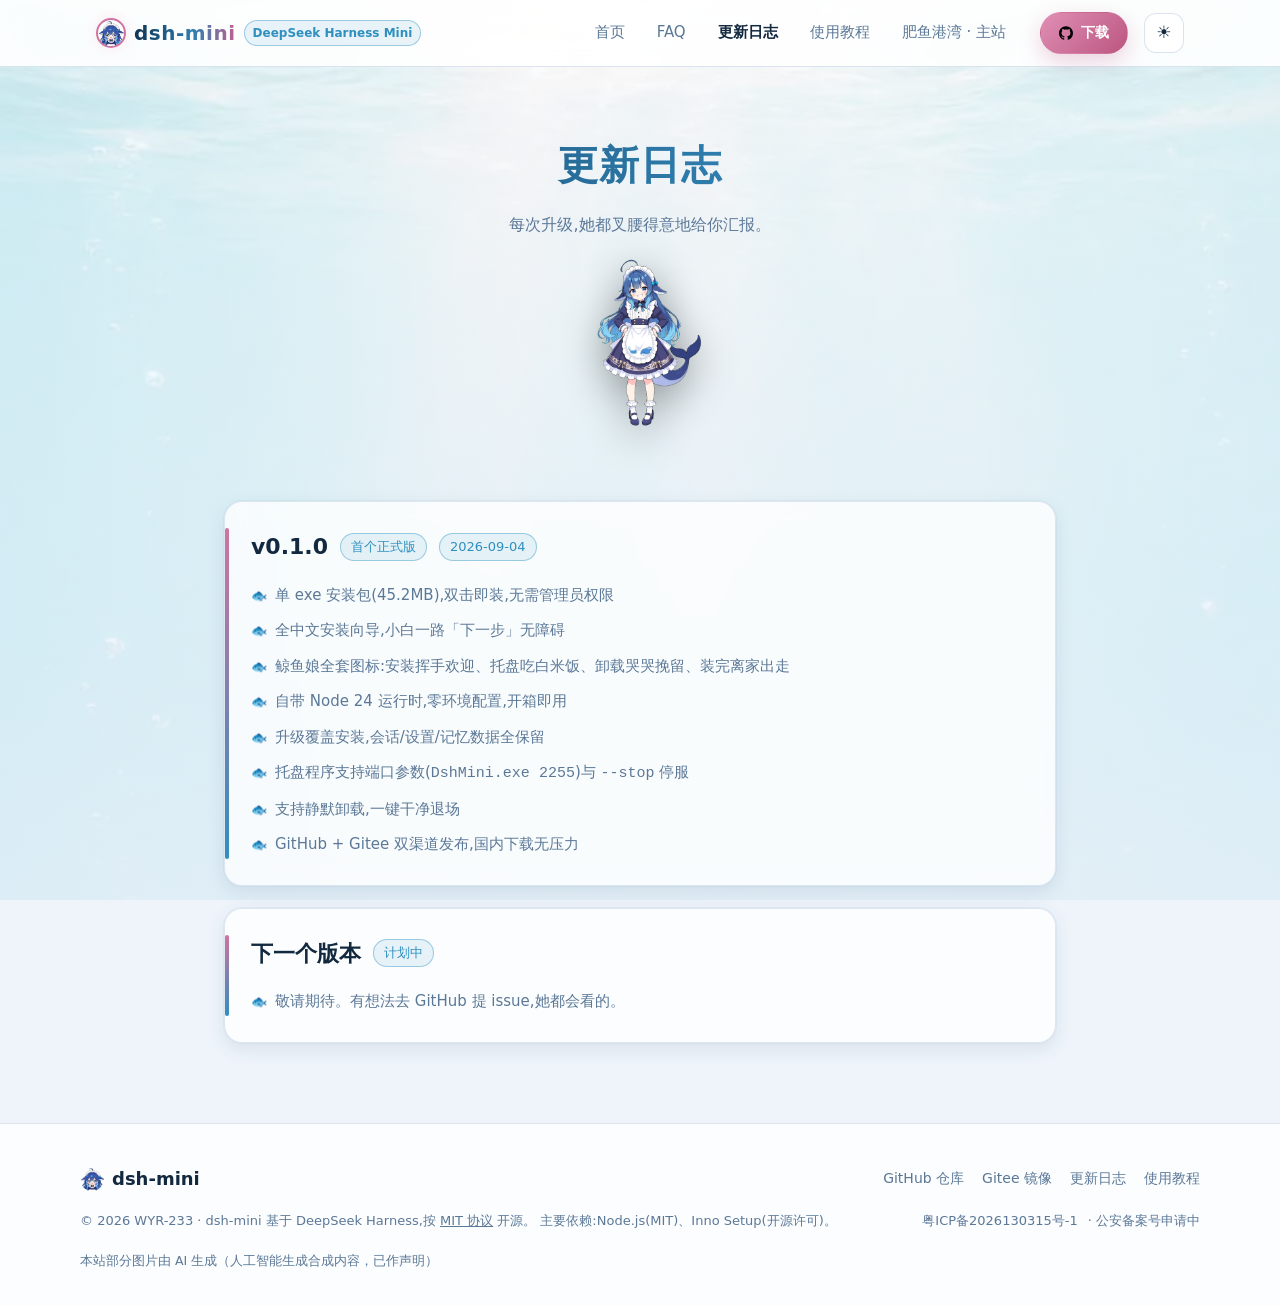
==== changelog.html @ ec82b752 "feat: dsh-mini 官网源码归档 + 页脚加返回主站链接" ====
﻿<!DOCTYPE html>
<html lang="zh-CN">
<head>
<meta charset="UTF-8">
<meta name="viewport" content="width=device-width, initial-scale=1, viewport-fit=cover">
<title>更新日志 · dsh-mini(DeepSeek Harness Mini)</title>
<meta name="description" content="dsh-mini 更新日志:每个版本的改动,鲸鱼娘叉腰汇报。">
<link rel="icon" href="assets/img/maid_icon_32.png">
<meta name="theme-color" content="#081120">
<meta name="apple-mobile-web-app-capable" content="yes">
<link rel="apple-touch-icon" href="assets/img/maid_icon_96.png">
<script>(function(){try{var s=localStorage.getItem('wm-theme');if(s!=='light'&&s!=='dark'){s=(window.matchMedia&&window.matchMedia('(prefers-color-scheme: light)').matches)?'light':'dark';}document.documentElement.dataset.theme=s;var m=document.querySelector('meta[name="theme-color"]');if(m){m.setAttribute('content',s==='light'?'#eef4fa':'#081120');}}catch(e){}})();</script>
<link rel="stylesheet" href="assets/css/style.css">
</head>
<body>
<header class="nav">
  <div class="nav-inner">
    <a class="brand" href="index.html">
      <span class="brand-ico"><img src="assets/img/maid_icon_96.png" alt="鲸鱼娘头像"></span>
      <span class="brand-name">dsh-mini</span>
      <span class="brand-tag">DeepSeek Harness Mini</span>
    </a>
    <nav class="nav-links">
      <a href="index.html">首页</a>
      <a href="faq.html">FAQ</a>
      <a href="changelog.html" class="active">更新日志</a>
      <a href="tutorial.html">使用教程</a>
        <a href="https://wyr233.com">肥鱼港湾 · 主站</a>
    </nav>
    <a class="btn btn-primary btn-sm nav-dl" href="https://github.com/WYR-233/dsh-mini/releases/tag/v0.1.0" target="_blank" rel="noopener"><img class="btn-ico" src="assets/img/icon_github.svg" alt="GitHub"> 下载</a>
    <button class="theme-btn js-theme" type="button" aria-label="切换亮色/暗色" title="切换亮色/暗色">🌙</button>
    <button class="nav-burger" id="navBurger" aria-label="菜单">☰</button>
  </div>
  <div class="nav-mobile" id="navMobile">
    <a href="index.html">首页</a>
    <a href="faq.html">FAQ</a>
    <a href="changelog.html" class="active">更新日志</a>
    <a href="tutorial.html">使用教程</a>
    <a class="btn btn-primary btn-sm" href="https://github.com/WYR-233/dsh-mini/releases/tag/v0.1.0" target="_blank" rel="noopener"><img class="btn-ico" src="assets/img/icon_github.svg" alt="GitHub"> 下载 v0.1.0</a>
  </div>
</header>

<main>
  <section class="page-hero">
    <h1>更新日志</h1>
    <p>每次升级,她都叉腰得意地给你汇报。</p>
    <img class="page-hero-art" src="assets/img/maid_proud.webp" alt="鲸鱼娘叉腰得意">
  </section>

  <div class="page-body">
    <div class="changelog-list">
      <div class="changelog-item">
        <div class="changelog-ver">
          <h2>v0.1.0</h2>
          <span class="tag">首个正式版</span>
          <span class="tag">2026-09-04</span>
        </div>
        <ul>
          <li>单 exe 安装包(45.2MB),双击即装,无需管理员权限</li>
          <li>全中文安装向导,小白一路「下一步」无障碍</li>
          <li>鲸鱼娘全套图标:安装挥手欢迎、托盘吃白米饭、卸载哭哭挽留、装完离家出走</li>
          <li>自带 Node 24 运行时,零环境配置,开箱即用</li>
          <li>升级覆盖安装,会话/设置/记忆数据全保留</li>
          <li>托盘程序支持端口参数(<code>DshMini.exe 2255</code>)与 <code>--stop</code> 停服</li>
          <li>支持静默卸载,一键干净退场</li>
          <li>GitHub + Gitee 双渠道发布,国内下载无压力</li>
        </ul>
      </div>
      <div class="changelog-item">
        <div class="changelog-ver">
          <h2>下一个版本</h2>
          <span class="tag">计划中</span>
        </div>
        <ul>
          <li>敬请期待。有想法去 GitHub 提 issue,她都会看的。</li>
        </ul>
      </div>
    </div>
  </div>
</main>

<footer class="footer">
  <div class="footer-inner">
    <div class="footer-row">
      <span class="footer-brand"><img src="assets/img/maid_icon_32.png" alt="鲸鱼娘" class="footer-brand-img"> dsh-mini</span>
      <span class="footer-links">
        <a href="https://github.com/WYR-233/dsh-mini" target="_blank" rel="noopener">GitHub 仓库</a>
        <a href="https://gitee.com/wyr233/dsh-mini" target="_blank" rel="noopener">Gitee 镜像</a>
        <a href="changelog.html">更新日志</a>
        <a href="tutorial.html">使用教程</a>
      </span>
    </div>
    <div class="footer-row">
      <p class="footer-legal">
        © 2026 WYR-233 · dsh-mini 基于 DeepSeek Harness,按 <a href="https://opensource.org/license/mit" target="_blank" rel="noopener">MIT 协议</a> 开源。
        主要依赖:Node.js(MIT)、Inno Setup(开源许可)。
      </p>
      <p class="footer-icp">
        <a href="https://beian.miit.gov.cn/" target="_blank" rel="noopener">粤ICP备2026130315号-1</a>
        <span>· 公安备案号申请中</span>
      </p>
      <p class="footer-ai">本站部分图片由 AI 生成（人工智能生成合成内容，已作声明）</p>
    </div>
  </div>
</footer>

<script src="assets/js/main.js"></script>
<script src="assets/js/theme.js"></script>
</body>
</html>
---- assets/css/style.css ----
/* dsh-mini 官网 · 深海女仆工坊 2.0
   深底 #081120 / 粉 #f0b6d2 · 青 #8fd0e8 双色点缀;亮暗双模式(跟随系统 + 手动开关)
   组件一律走 CSS 变量 → 亮色只需覆盖一份令牌(见文件尾部两处) */

:root {
  color-scheme: dark;
  --bg: #081120;
  --bg2: #0c1c33;
  --line: rgba(93, 150, 200, .20);
  --line-hi: rgba(143, 208, 232, .42);
  --hair: rgba(143, 208, 232, .45);
  --accent: #f0b6d2;
  --accent2: #8fd0e8;
  --accent-deep: #c97ba0;
  --text: #eaf3fb;
  --dim: #8ba6c2;
  --body: #d7e5f2;
  --panel: rgba(255, 255, 255, .045);
  --panel-line: rgba(255, 255, 255, .07);
  --panel-hover: rgba(143, 208, 232, .10);
  --nav-bg: rgba(10, 22, 40, .86);
  --chip: rgba(143, 208, 232, .12);
  --chip-ink: #bfe6f5;
  --title-grad: linear-gradient(92deg, #eaf3fb, #a9dcf0 60%, #f0b6d2);
  --btn-grad: linear-gradient(135deg, #f0b6d2, #c97ba0);
  --btn-ink: #2a1220;
  --btn-shadow: 0 8px 22px rgba(201, 123, 160, .32);
  --ghost-bg: rgba(255, 255, 255, .05);
  --ghost-line: rgba(143, 208, 232, .30);
  --glow: 0 0 0 1px rgba(143, 208, 232, .10), 0 6px 16px rgba(0, 0, 0, .30);
  --card-shadow: 0 14px 34px rgba(0, 0, 0, .36);
  --card-shadow-hover: 0 22px 48px rgba(0, 0, 0, .46);
  --img-bg: linear-gradient(180deg, rgba(143, 208, 232, .10), rgba(200, 120, 170, .08));
  --cta-bg: linear-gradient(135deg, #0f2744, #132f52 55%, #1a3b63);
  --foot-bg: rgba(6, 14, 26, .70);
  --foot-line: rgba(93, 150, 200, .22);
  --blob:
    radial-gradient(1100px 420px at 12% -8%, rgba(63, 140, 196, .30), transparent 60%),
    radial-gradient(900px 380px at 100% 6%, rgba(200, 120, 170, .16), transparent 62%),
    radial-gradient(700px 520px at 50% 116%, rgba(46, 110, 158, .24), transparent 60%);
  --bgbase: linear-gradient(180deg, #0c1c33, #081120 62%);
  --seabg: url(../img/sea-bg.webp);
  --seapos: center 20%;
  --seamask: linear-gradient(180deg, rgba(8, 17, 32, .30), rgba(8, 17, 32, .52) 52%, rgba(8, 17, 32, .76));
  --radius: 18px;
  --radius-lg: 26px;
}

/* ── 亮色令牌(组件全走 var,所以只需这一份覆盖) ── */
:root[data-theme="light"] {
  color-scheme: light;
  --bg: #eef4fa;
  --bg2: #f9fcff;
  --line: rgba(70, 120, 170, .20);
  --line-hi: rgba(47, 143, 191, .42);
  --hair: rgba(47, 143, 191, .35);
  --accent: #d1739f;
  --accent2: #2f8fbf;
  --accent-deep: #b5567f;
  --text: #12293f;
  --dim: #5b7897;
  --body: #2b4a68;
  --panel: rgba(255, 255, 255, .78);
  --panel-line: rgba(70, 120, 170, .16);
  --panel-hover: rgba(47, 143, 191, .10);
  --nav-bg: rgba(255, 255, 255, .90);
  --chip: rgba(47, 143, 191, .10);
  --chip-ink: #1f5f80;
  --title-grad: linear-gradient(92deg, #0f3352, #2f7fb0 58%, #c2618f);
  --btn-grad: linear-gradient(135deg, #e08fb5, #bb5680);
  --btn-ink: #ffffff;
  --btn-shadow: 0 8px 22px rgba(187, 86, 128, .26);
  --ghost-bg: rgba(255, 255, 255, .82);
  --ghost-line: rgba(47, 143, 191, .35);
  --glow: 0 0 0 1px rgba(70, 120, 170, .06), 0 6px 18px rgba(30, 70, 110, .10);
  --card-shadow: 0 14px 34px rgba(30, 70, 110, .12);
  --card-shadow-hover: 0 22px 48px rgba(30, 70, 110, .18);
  --img-bg: linear-gradient(180deg, rgba(47, 143, 191, .08), rgba(209, 115, 159, .07));
  --cta-bg: linear-gradient(135deg, #ffffff, #f2f8fd 55%, #e8f1f9);
  --foot-bg: rgba(255, 255, 255, .78);
  --foot-line: rgba(70, 120, 170, .18);
  --blob:
    radial-gradient(1000px 420px at 12% -8%, rgba(150, 205, 240, .42), transparent 60%),
    radial-gradient(860px 380px at 100% 6%, rgba(240, 182, 210, .30), transparent 62%),
    radial-gradient(700px 520px at 50% 116%, rgba(180, 220, 245, .35), transparent 60%);
  --bgbase: linear-gradient(180deg, #f9fcff, #eef4fa 62%);
  --seabg: url(../img/sea-bg-light.webp);
  --seamask: linear-gradient(180deg, rgba(248, 252, 255, .62), rgba(238, 245, 252, .74) 52%, rgba(230, 240, 250, .86));
}

@media (prefers-color-scheme: light) {
  :root:not([data-theme="dark"]) {
    color-scheme: light;
    --bg: #eef4fa;
    --bg2: #f9fcff;
    --line: rgba(70, 120, 170, .20);
    --line-hi: rgba(47, 143, 191, .42);
    --hair: rgba(47, 143, 191, .35);
    --accent: #d1739f;
    --accent2: #2f8fbf;
    --accent-deep: #b5567f;
    --text: #12293f;
    --dim: #5b7897;
    --body: #2b4a68;
    --panel: rgba(255, 255, 255, .78);
    --panel-line: rgba(70, 120, 170, .16);
    --panel-hover: rgba(47, 143, 191, .10);
    --nav-bg: rgba(255, 255, 255, .90);
    --chip: rgba(47, 143, 191, .10);
    --chip-ink: #1f5f80;
    --title-grad: linear-gradient(92deg, #0f3352, #2f7fb0 58%, #c2618f);
    --btn-grad: linear-gradient(135deg, #e08fb5, #bb5680);
    --btn-ink: #ffffff;
    --btn-shadow: 0 8px 22px rgba(187, 86, 128, .26);
    --ghost-bg: rgba(255, 255, 255, .82);
    --ghost-line: rgba(47, 143, 191, .35);
    --glow: 0 0 0 1px rgba(70, 120, 170, .06), 0 6px 18px rgba(30, 70, 110, .10);
    --card-shadow: 0 14px 34px rgba(30, 70, 110, .12);
    --card-shadow-hover: 0 22px 48px rgba(30, 70, 110, .18);
    --img-bg: linear-gradient(180deg, rgba(47, 143, 191, .08), rgba(209, 115, 159, .07));
    --cta-bg: linear-gradient(135deg, #ffffff, #f2f8fd 55%, #e8f1f9);
    --foot-bg: rgba(255, 255, 255, .78);
    --foot-line: rgba(70, 120, 170, .18);
    --blob:
      radial-gradient(1000px 420px at 12% -8%, rgba(150, 205, 240, .42), transparent 60%),
      radial-gradient(860px 380px at 100% 6%, rgba(240, 182, 210, .30), transparent 62%),
      radial-gradient(700px 520px at 50% 116%, rgba(180, 220, 245, .35), transparent 60%);
    --bgbase: linear-gradient(180deg, #f9fcff, #eef4fa 62%);
    --seabg: url(../img/sea-bg-light.webp);
    --seamask: linear-gradient(180deg, rgba(248, 252, 255, .62), rgba(238, 245, 252, .74) 52%, rgba(230, 240, 250, .86));
  }
}

* { margin: 0; padding: 0; box-sizing: border-box; -webkit-tap-highlight-color: transparent; }
html { scroll-behavior: smooth; -webkit-text-size-adjust: 100%; }
body {
  font-family: -apple-system, BlinkMacSystemFont, "PingFang SC", "Microsoft YaHei", "Segoe UI", system-ui, sans-serif;
  color: var(--body);
  background: var(--bg);
  line-height: 1.7;
  -webkit-font-smoothing: antialiased;
  overflow-x: hidden;
}
/* 背景两层固定图:内容变化时不牵动整屏重绘(移动端不闪) */
body::before {
  content: ""; position: fixed; inset: 0; z-index: 0; pointer-events: none;
  transform: translateZ(0); backface-visibility: hidden;
  background: var(--blob), var(--bgbase);
}
body::after {
  content: ""; position: fixed; inset: 0; z-index: 0; pointer-events: none;
  transform: translateZ(0); backface-visibility: hidden;
  background: var(--seamask), var(--seabg) var(--seapos) / cover no-repeat;
}
header, main, footer { position: relative; z-index: 1; }
a { color: var(--accent2); text-decoration: none; }
a:hover { color: var(--accent); }
img { max-width: 100%; display: block; }
::-webkit-scrollbar { width: 10px; height: 10px; }
::-webkit-scrollbar-thumb { background: var(--line-hi); border-radius: 10px; }
::-webkit-scrollbar-track { background: transparent; }

/* ---------- 导航 ---------- */
.nav {
  position: sticky; top: 0; z-index: 100;
  background: var(--nav-bg);
  backdrop-filter: blur(14px) saturate(1.2);
  -webkit-backdrop-filter: blur(14px) saturate(1.2);
  border-bottom: 1px solid var(--line);
  transform: translateZ(0);
}
.nav-inner {
  max-width: 1120px; margin: 0 auto;
  padding: calc(12px + env(safe-area-inset-top)) max(16px, env(safe-area-inset-left)) 12px;
  display: flex; align-items: center; gap: 16px;
}
.brand { display: flex; align-items: center; gap: 8px; font-weight: 700; }
.brand-ico img {
  width: 30px; height: 30px; border-radius: 50%; display: block;
  border: 2px solid var(--accent); box-shadow: 0 0 14px rgba(240, 182, 210, .35);
}
.brand-name {
  font-size: 20px; letter-spacing: .5px;
  background: var(--title-grad); -webkit-background-clip: text; background-clip: text; color: transparent;
}
.brand-tag {
  font-size: 12px; color: var(--accent2);
  background: var(--chip); border: 1px solid var(--line-hi);
  padding: 2px 8px; border-radius: 999px;
}
.nav-links { display: flex; gap: 4px; margin-left: auto; }
.nav-links a {
  padding: 8px 14px; border-radius: 10px; font-size: 15px; color: var(--dim);
  transition: background .18s, color .18s;
}
.nav-links a:hover { background: var(--panel-hover); color: var(--text); }
.nav-links a.active { color: var(--text); font-weight: 700; }
.nav-dl { margin-left: 4px; }
.theme-btn {
  flex: none; width: 40px; height: 40px; border-radius: 12px; cursor: pointer;
  background: var(--panel); border: 1px solid var(--line); color: var(--text);
  font-size: 17px; line-height: 1; font-family: inherit;
  transition: background .18s, transform .12s, border-color .18s;
}
.theme-btn:hover { background: var(--panel-hover); border-color: var(--line-hi); }
.theme-btn:active { transform: scale(.94); }
.nav-burger {
  display: none; background: var(--panel); border: 1px solid var(--line); color: var(--text);
  font-size: 20px; width: 40px; height: 40px; border-radius: 12px; cursor: pointer; font-family: inherit;
}
.nav-mobile { display: none; }

/* ---------- 按钮 ---------- */
.btn {
  display: inline-flex; align-items: center; justify-content: center; gap: 8px;
  border-radius: 999px; font-weight: 600; cursor: pointer; text-align: center;
  transition: transform .15s ease, box-shadow .15s ease, background .15s ease, border-color .15s ease;
}
.btn:hover { transform: translateY(-2px); }
.btn:active { transform: translateY(0); }
.btn-primary {
  background: var(--btn-grad); color: var(--btn-ink);
  border: 1px solid transparent; box-shadow: var(--btn-shadow);
}
.btn-primary:hover { color: var(--btn-ink); box-shadow: 0 12px 28px rgba(201, 123, 160, .40); }
.btn-ghost {
  background: var(--ghost-bg); color: var(--text); border: 1.5px solid var(--ghost-line);
}
.btn-ghost:hover { border-color: var(--accent2); color: var(--text); }
.btn-lg { padding: 14px 30px; font-size: 17px; }
.btn-sm { padding: 8px 18px; font-size: 14px; }
.btn-ico { width: 17px; height: 17px; flex: none; }
.btn-lg .btn-ico { width: 20px; height: 20px; }
.btn-sm .btn-ico { width: 14px; height: 14px; }
.btn-ghost .btn-ico { opacity: .9; }

/* ---------- Hero ---------- */
.hero { position: relative; overflow: hidden; }
.hero-bg {
  position: absolute; inset: 0; pointer-events: none;
  background:
    radial-gradient(620px 420px at 82% 18%, rgba(143, 208, 232, .20), transparent 70%),
    radial-gradient(480px 380px at 12% 88%, rgba(240, 182, 210, .16), transparent 70%);
}
.hero-inner {
  position: relative; max-width: 1120px; margin: 0 auto;
  padding: 72px 24px 88px;
  display: grid; grid-template-columns: 1.15fr .85fr; align-items: center; gap: 40px;
}
.hero-badge {
  display: inline-block; font-size: 14px; color: var(--accent2);
  background: var(--chip); border: 1px solid var(--line-hi);
  padding: 6px 14px; border-radius: 999px; margin-bottom: 20px;
}
.hero-title { font-size: 52px; line-height: 1.15; letter-spacing: 1px;
  background: var(--title-grad); -webkit-background-clip: text; background-clip: text; color: transparent; }
.hero-title-sub { font-size: 26px; font-weight: 600; letter-spacing: 0; color: var(--dim);
  -webkit-text-fill-color: var(--dim); display: block; margin-top: 6px; }
.hero-desc { margin: 22px 0 28px; font-size: 17px; color: var(--body); max-width: 560px; }
.hero-desc strong { color: var(--text); }
.hero-actions { display: flex; flex-wrap: wrap; gap: 14px; }
.hero-meta { margin-top: 18px; font-size: 13.5px; color: var(--dim); }
.hero-art { display: flex; justify-content: center; }
.hero-art img {
  max-height: 560px; width: auto;
  filter: drop-shadow(0 24px 40px rgba(0, 0, 0, .45)) drop-shadow(0 0 26px rgba(240, 182, 210, .18));
  animation: float 5s ease-in-out infinite;
}
@keyframes float {
  0%, 100% { transform: translateY(0) rotate(-1deg); }
  50% { transform: translateY(-14px) rotate(1deg); }
}
.hero-wave { display: none; }

/* ---------- 通用 section ---------- */
.section-title { font-size: 34px; text-align: center; letter-spacing: 1px; color: var(--text); }
.section-title-dot { color: var(--accent); }
.section-sub { text-align: center; color: var(--dim); margin: 10px 0 44px; font-size: 16px; }

/* ---------- 特性 ---------- */
.features { padding: 80px 24px; max-width: 1120px; margin: 0 auto; }
.feature-grid { display: grid; grid-template-columns: repeat(3, 1fr); gap: 22px; }
.feature-card {
  background: var(--panel); border: 1px solid var(--panel-line); border-radius: var(--radius);
  padding: 28px 24px; box-shadow: var(--glow);
  backdrop-filter: blur(10px); -webkit-backdrop-filter: blur(10px);
  transition: transform .2s ease, box-shadow .2s ease, border-color .2s ease, background .2s ease;
}
.feature-card:hover {
  transform: translateY(-5px); box-shadow: var(--card-shadow-hover);
  border-color: var(--line-hi); background: var(--panel-hover);
}
.feature-ico {
  font-size: 34px; width: 64px; height: 64px;
  display: flex; align-items: center; justify-content: center;
  background: var(--img-bg); border: 1px solid var(--panel-line);
  border-radius: 16px; margin-bottom: 16px; overflow: hidden;
}
.feature-ico img { width: 46px; height: 46px; border-radius: 50%; }
.feature-card h3 { font-size: 18px; color: var(--text); margin-bottom: 8px; }
.feature-card p { font-size: 14.5px; color: var(--dim); }

/* ---------- 画廊 ---------- */
.gallery { padding: 20px 24px 90px; }
.gallery .section-title, .gallery .section-sub { max-width: 1120px; margin-left: auto; margin-right: auto; }
.gallery-grid { max-width: 1120px; margin: 0 auto; display: grid; grid-template-columns: repeat(4, 1fr); gap: 20px; }
.gallery-item {
  display: block; background: var(--panel); border: 1px solid var(--panel-line);
  border-radius: var(--radius); padding: 18px 18px 16px; text-align: center;
  box-shadow: var(--glow); color: var(--dim);
  backdrop-filter: blur(10px); -webkit-backdrop-filter: blur(10px);
  transition: transform .2s ease, box-shadow .2s ease, border-color .2s ease, background .2s ease;
}
.gallery-item:hover {
  transform: translateY(-5px) rotate(-1deg); box-shadow: var(--card-shadow-hover);
  border-color: var(--line-hi); background: var(--panel-hover); color: var(--dim);
}
.gallery-item img {
  width: 100%; aspect-ratio: 3 / 4; object-fit: contain;
  background: var(--img-bg); border-radius: 12px;
}
.gallery-item figcaption { font-size: 13.5px; margin-top: 12px; }
.gallery-item b { color: var(--text); }
.gallery-go {
  display: inline-block; margin-top: 10px; font-size: 13.5px; font-weight: 600;
  color: var(--accent2); background: var(--chip); padding: 4px 14px; border-radius: 999px;
  transition: background .2s ease, color .2s ease;
}
.gallery-item:hover .gallery-go { background: var(--panel-hover); color: var(--accent); }

/* ---------- CTA ---------- */
.cta { padding: 20px 24px 100px; }
.cta-inner {
  max-width: 900px; margin: 0 auto; background: var(--cta-bg);
  border: 1px solid var(--line); border-radius: var(--radius-lg);
  padding: 56px 40px; text-align: center; box-shadow: var(--card-shadow);
  position: relative; overflow: hidden;
}
.cta-inner::before {
  content: ""; position: absolute; inset: 0;
  background:
    radial-gradient(420px 260px at 20% 0%, rgba(143, 208, 232, .20), transparent 70%),
    radial-gradient(360px 240px at 90% 100%, rgba(240, 182, 210, .18), transparent 70%);
}
.cta-inner h2 { color: var(--text); font-size: 30px; line-height: 1.4; position: relative; }
.cta-actions { display: flex; justify-content: center; flex-wrap: wrap; gap: 14px; margin-top: 28px; position: relative; }
.cta-meta { margin-top: 20px; color: var(--dim); font-size: 14px; position: relative; }

/* ---------- 子页面通用 ---------- */
.page-hero { padding: 64px 24px 40px; text-align: center; }
.page-hero h1 {
  font-size: 40px; letter-spacing: 1px;
  background: var(--title-grad); -webkit-background-clip: text; background-clip: text; color: transparent;
}
.page-hero p { margin-top: 12px; color: var(--dim); font-size: 16px; }
.page-hero-art {
  width: 130px; margin: 18px auto 0;
  filter: drop-shadow(0 10px 20px rgba(0, 0, 0, .40));
}
.page-body { max-width: 880px; margin: 0 auto; padding: 32px 24px 80px; }

/* FAQ */
.faq-list { display: flex; flex-direction: column; gap: 14px; }
.faq-list details {
  background: var(--panel); border: 1px solid var(--panel-line); border-radius: 14px;
  box-shadow: var(--glow); overflow: hidden;
  backdrop-filter: blur(10px); -webkit-backdrop-filter: blur(10px);
}
.faq-list summary {
  list-style: none; cursor: pointer; padding: 18px 20px; font-weight: 700; color: var(--text);
  display: flex; align-items: center; gap: 10px; user-select: none;
}
.faq-list summary::-webkit-details-marker { display: none; }
.faq-list summary::before { content: "🐟"; font-size: 16px; }
.faq-list summary::after { content: "+"; margin-left: auto; font-weight: 400; color: var(--accent2); font-size: 20px; }
.faq-list details[open] summary::after { content: "−"; }
.faq-list details[open] summary { border-bottom: 1px solid var(--line); }
.faq-list .faq-a { padding: 16px 20px 18px; color: var(--dim); font-size: 15px; }
.faq-list .faq-a code {
  background: var(--chip); padding: 2px 8px; border-radius: 6px; font-size: 13.5px; color: var(--chip-ink);
}

/* 更新日志 */
.changelog-list { display: flex; flex-direction: column; gap: 22px; }
.changelog-item {
  background: var(--panel); border: 1px solid var(--panel-line); border-radius: var(--radius);
  padding: 26px 26px 22px; box-shadow: var(--glow); position: relative;
  backdrop-filter: blur(10px); -webkit-backdrop-filter: blur(10px);
}
.changelog-item::before {
  content: ""; position: absolute; left: 0; top: 26px; bottom: 26px; width: 4px; border-radius: 4px;
  background: linear-gradient(180deg, var(--accent) 0%, var(--accent2) 100%);
}
.changelog-ver { display: flex; align-items: center; flex-wrap: wrap; gap: 12px; margin-bottom: 12px; }
.changelog-ver h2 { font-size: 22px; color: var(--text); }
.changelog-ver .tag {
  font-size: 13px; color: var(--accent2); background: var(--chip);
  border: 1px solid var(--line-hi); padding: 2px 10px; border-radius: 999px;
}
.changelog-item ul { list-style: none; }
.changelog-item li { padding: 5px 0; color: var(--dim); font-size: 15px; }
.changelog-item li::before { content: "🐟"; margin-right: 8px; font-size: 13px; }

/* 教程 */
.tutorial-steps { display: flex; flex-direction: column; gap: 18px; }
.tutorial-step {
  background: var(--panel); border: 1px solid var(--panel-line); border-radius: var(--radius);
  padding: 24px 26px; box-shadow: var(--glow);
  backdrop-filter: blur(10px); -webkit-backdrop-filter: blur(10px);
}
.tutorial-step h3 { font-size: 18px; color: var(--text); display: flex; align-items: center; gap: 12px; margin-bottom: 10px; }
.tutorial-step .step-no {
  flex: none; width: 34px; height: 34px; border-radius: 50%;
  background: var(--btn-grad); color: var(--btn-ink);
  display: flex; align-items: center; justify-content: center; font-size: 15px; font-weight: 700;
}
.tutorial-step p { color: var(--dim); font-size: 15px; }
.tutorial-step code {
  background: var(--chip); padding: 2px 8px; border-radius: 6px; font-size: 13.5px; color: var(--chip-ink);
}
.tutorial-tip {
  margin-top: 26px; background: var(--chip); border: 1px solid var(--line-hi);
  border-radius: 14px; padding: 18px 22px; font-size: 14.5px; color: var(--body);
}
.tutorial-tip b { color: var(--accent); }

/* ---------- 页脚 ---------- */
.footer {
  background: var(--foot-bg); color: var(--dim);
  border-top: 1px solid var(--foot-line);
  backdrop-filter: blur(10px); -webkit-backdrop-filter: blur(10px);
  padding: 40px 24px calc(34px + env(safe-area-inset-bottom));
}
.footer-inner { max-width: 1120px; margin: 0 auto; }
.footer-row { display: flex; align-items: center; justify-content: space-between; flex-wrap: wrap; gap: 12px; }
.footer-row + .footer-row { margin-top: 16px; }
.footer-brand { font-size: 18px; font-weight: 700; color: var(--text); display: flex; align-items: center; gap: 8px; }
.footer-brand-img { width: 24px; height: 24px; border-radius: 50%; }
.footer-links { display: flex; gap: 18px; flex-wrap: wrap; }
.footer-links a { color: var(--dim); font-size: 14px; }
.footer-links a:hover { color: var(--accent); }
.footer-legal { font-size: 13px; color: var(--dim); }
.footer-legal a { color: var(--dim); text-decoration: underline; }
.footer-legal a:hover { color: var(--accent2); }
.footer-icp { display: flex; flex-wrap: wrap; gap: 10px; align-items: center; }
.footer-icp a, .footer-icp span { font-size: 13px; color: var(--dim); }
.footer-icp a:hover { color: var(--accent); }

/* ---------- 响应式 ---------- */
@media (max-width: 900px) {
  .hero-inner { grid-template-columns: 1fr; text-align: center; padding-top: 48px; }
  .hero-desc { margin-left: auto; margin-right: auto; }
  .hero-actions { justify-content: center; }
  .hero-art img { max-height: 420px; }
  .hero-title { font-size: 40px; }
  .hero-title-sub { font-size: 21px; }
  .feature-grid { grid-template-columns: repeat(2, 1fr); }
  .gallery-grid { grid-template-columns: repeat(2, 1fr); }
}

@media (max-width: 620px) {
  .brand-tag { display: none; }
  .nav-links, .nav-dl { display: none; }
  .theme-btn { margin-left: auto; }
  .nav-burger { display: block; }
  .nav-mobile {
    display: none; flex-direction: column; padding: 8px 20px 20px; gap: 6px;
    border-top: 1px solid var(--line);
  }
  .nav-mobile.open { display: flex; }
  .nav-mobile a { padding: 10px 8px; font-size: 16px; color: var(--body); border-radius: 8px; }
  .nav-mobile a.active { color: var(--text); font-weight: 700; }
  .nav-mobile .btn { margin-top: 8px; }
  .hero-inner { padding: 36px 20px 64px; }
  .hero-title { font-size: 32px; }
  .hero-title-sub { font-size: 18px; }
  .hero-desc { font-size: 15.5px; }
  .hero-actions { flex-direction: column; align-items: stretch; }
  .btn-lg { width: 100%; }
  .hero-art img { max-height: 320px; }
  .section-title { font-size: 26px; }
  .section-sub { margin-bottom: 30px; font-size: 15px; }
  .feature-grid { grid-template-columns: 1fr; }
  .features { padding: 56px 18px; }
  .gallery { padding: 10px 18px 64px; }
  .gallery-grid { grid-template-columns: 1fr 1fr; gap: 14px; }
  .gallery-item { padding: 12px 12px 12px; }
  .gallery-item figcaption { font-size: 12.5px; }
  .cta { padding: 10px 18px 72px; }
  .cta-inner { padding: 40px 22px; }
  .cta-inner h2 { font-size: 23px; }
  .page-hero { padding: 48px 20px 28px; }
  .page-hero h1 { font-size: 28px; }
  .page-body { padding: 24px 18px 64px; }
  .changelog-item, .tutorial-step { padding: 20px 18px; }
  .footer-row { flex-direction: column; align-items: flex-start; }
  .footer { padding: 32px 18px calc(28px + env(safe-area-inset-bottom)); }
}

@media (prefers-reduced-motion: reduce) {
  * { transition-duration: .01ms !important; animation: none !important; }
  html { scroll-behavior: auto; }
}

.footer-ai { margin-top: 6px; font-size: 12.5px; color: var(--dim); }
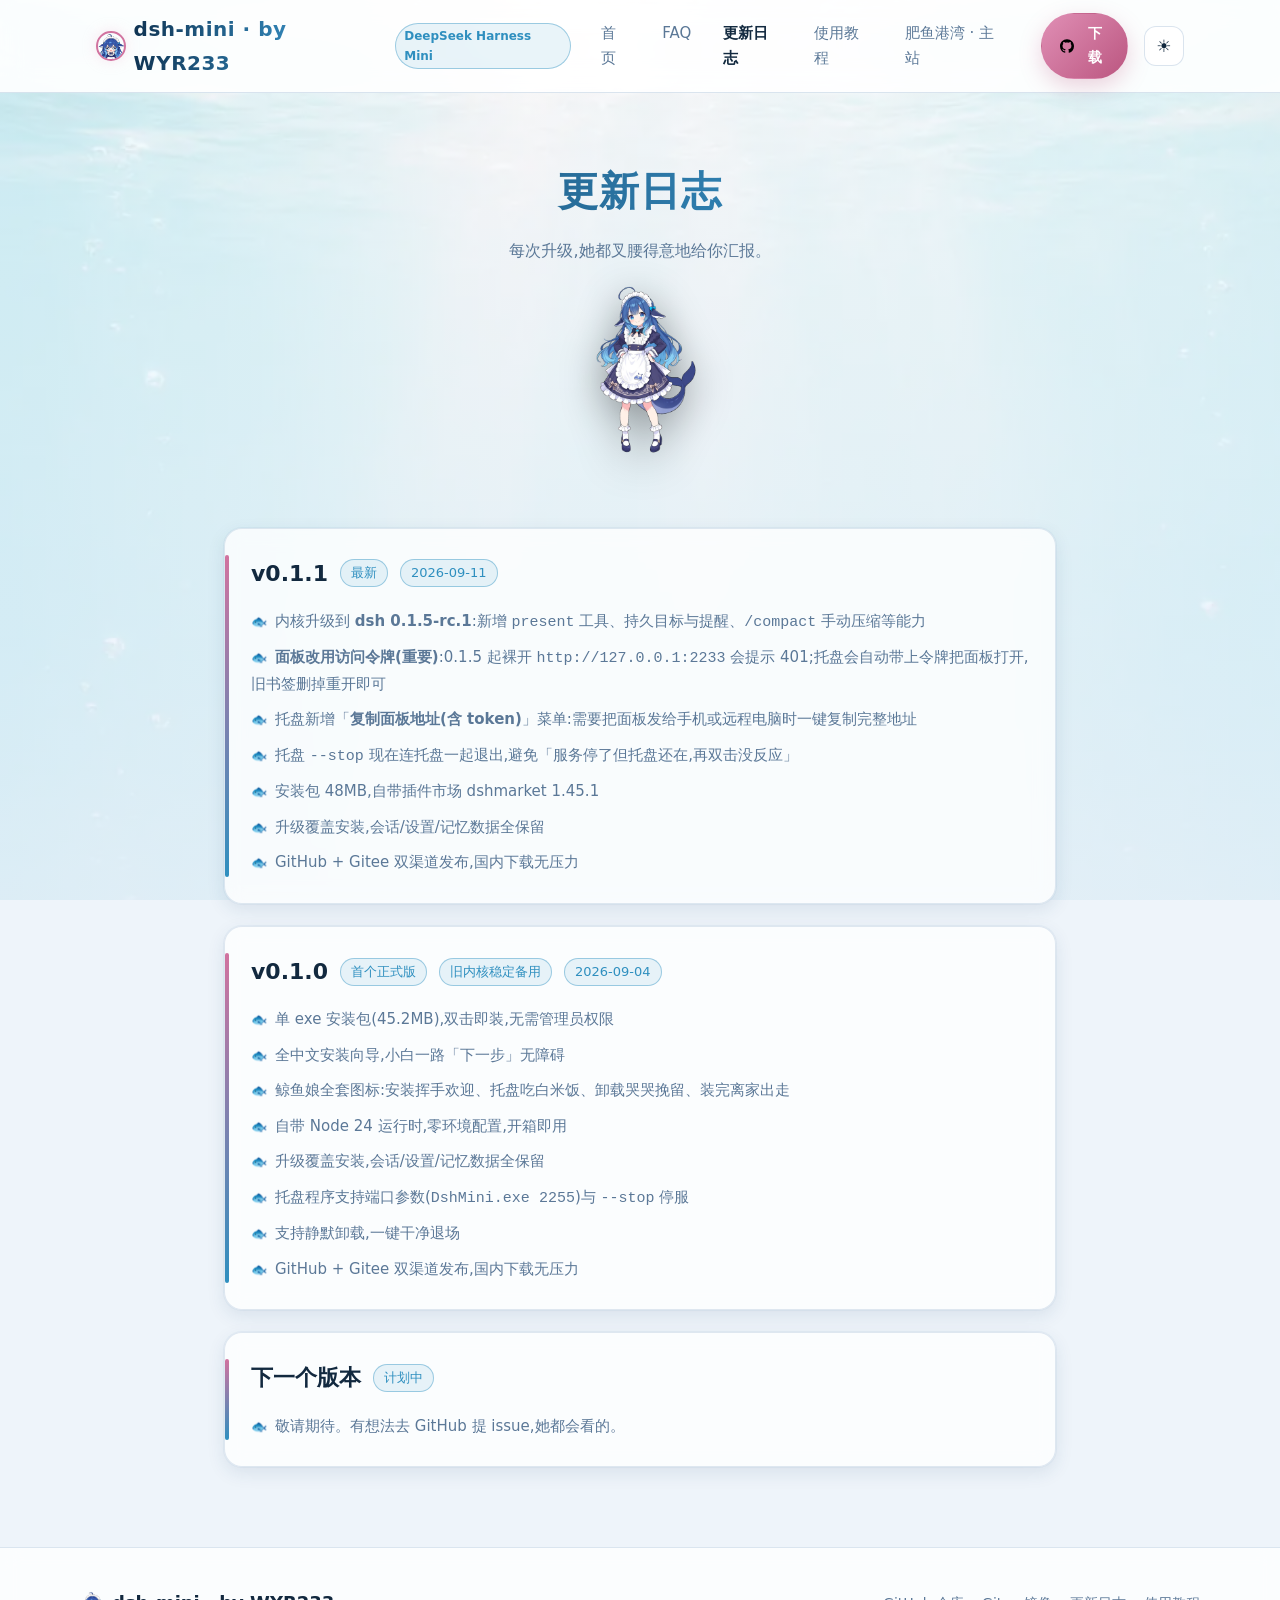
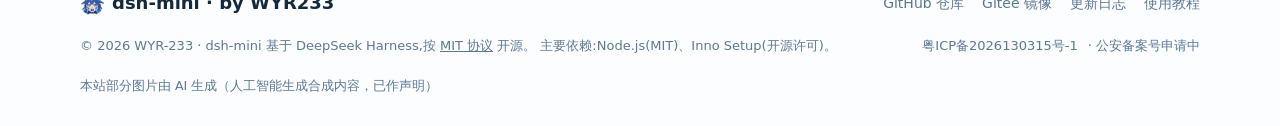
==== commit 020ba3be: "site: v0.1.1 上线(GitHub 下载指向 releases/latest) - 四页下载链接 releases/tag/v0.1.0 -> releases/latest(以后发版不用再" ====
--- a/changelog.html
+++ b/changelog.html
@@ -1,4 +1,4 @@
-﻿<!DOCTYPE html>
+<!DOCTYPE html>
 <html lang="zh-CN">
 <head>
 <meta charset="UTF-8">
@@ -17,7 +17,7 @@
   <div class="nav-inner">
     <a class="brand" href="index.html">
       <span class="brand-ico"><img src="assets/img/maid_icon_96.png" alt="鲸鱼娘头像"></span>
-      <span class="brand-name">dsh-mini</span>
+      <span class="brand-name">dsh-mini · by WYR233</span>
       <span class="brand-tag">DeepSeek Harness Mini</span>
     </a>
     <nav class="nav-links">
@@ -27,7 +27,7 @@
       <a href="tutorial.html">使用教程</a>
         <a href="https://wyr233.com">肥鱼港湾 · 主站</a>
     </nav>
-    <a class="btn btn-primary btn-sm nav-dl" href="https://github.com/WYR-233/dsh-mini/releases/tag/v0.1.0" target="_blank" rel="noopener"><img class="btn-ico" src="assets/img/icon_github.svg" alt="GitHub"> 下载</a>
+    <a class="btn btn-primary btn-sm nav-dl" href="https://github.com/WYR-233/dsh-mini/releases/latest" target="_blank" rel="noopener"><img class="btn-ico" src="assets/img/icon_github.svg" alt="GitHub"> 下载</a>
     <button class="theme-btn js-theme" type="button" aria-label="切换亮色/暗色" title="切换亮色/暗色">🌙</button>
     <button class="nav-burger" id="navBurger" aria-label="菜单">☰</button>
   </div>
@@ -36,7 +36,7 @@
     <a href="faq.html">FAQ</a>
     <a href="changelog.html" class="active">更新日志</a>
     <a href="tutorial.html">使用教程</a>
-    <a class="btn btn-primary btn-sm" href="https://github.com/WYR-233/dsh-mini/releases/tag/v0.1.0" target="_blank" rel="noopener"><img class="btn-ico" src="assets/img/icon_github.svg" alt="GitHub"> 下载 v0.1.0</a>
+    <a class="btn btn-primary btn-sm" href="https://github.com/WYR-233/dsh-mini/releases/latest" target="_blank" rel="noopener"><img class="btn-ico" src="assets/img/icon_github.svg" alt="GitHub"> 下载最新版</a>
   </div>
 </header>
 
@@ -51,8 +51,25 @@
     <div class="changelog-list">
       <div class="changelog-item">
         <div class="changelog-ver">
+          <h2>v0.1.1</h2>
+          <span class="tag">最新</span>
+          <span class="tag">2026-09-11</span>
+        </div>
+        <ul>
+          <li>内核升级到 <b>dsh 0.1.5-rc.1</b>:新增 <code>present</code> 工具、持久目标与提醒、<code>/compact</code> 手动压缩等能力</li>
+          <li><b>面板改用访问令牌(重要)</b>:0.1.5 起裸开 <code>http://127.0.0.1:2233</code> 会提示 401;托盘会自动带上令牌把面板打开,旧书签删掉重开即可</li>
+          <li>托盘新增「<b>复制面板地址(含 token)</b>」菜单:需要把面板发给手机或远程电脑时一键复制完整地址</li>
+          <li>托盘 <code>--stop</code> 现在连托盘一起退出,避免「服务停了但托盘还在,再双击没反应」</li>
+          <li>安装包 48MB,自带插件市场 dshmarket 1.45.1</li>
+          <li>升级覆盖安装,会话/设置/记忆数据全保留</li>
+          <li>GitHub + Gitee 双渠道发布,国内下载无压力</li>
+        </ul>
+      </div>
+      <div class="changelog-item">
+        <div class="changelog-ver">
           <h2>v0.1.0</h2>
           <span class="tag">首个正式版</span>
+          <span class="tag">旧内核稳定备用</span>
           <span class="tag">2026-09-04</span>
         </div>
         <ul>
@@ -82,7 +99,7 @@
 <footer class="footer">
   <div class="footer-inner">
     <div class="footer-row">
-      <span class="footer-brand"><img src="assets/img/maid_icon_32.png" alt="鲸鱼娘" class="footer-brand-img"> dsh-mini</span>
+      <span class="footer-brand"><img src="assets/img/maid_icon_32.png" alt="鲸鱼娘" class="footer-brand-img"> dsh-mini · by WYR233</span>
       <span class="footer-links">
         <a href="https://github.com/WYR-233/dsh-mini" target="_blank" rel="noopener">GitHub 仓库</a>
         <a href="https://gitee.com/wyr233/dsh-mini" target="_blank" rel="noopener">Gitee 镜像</a>
